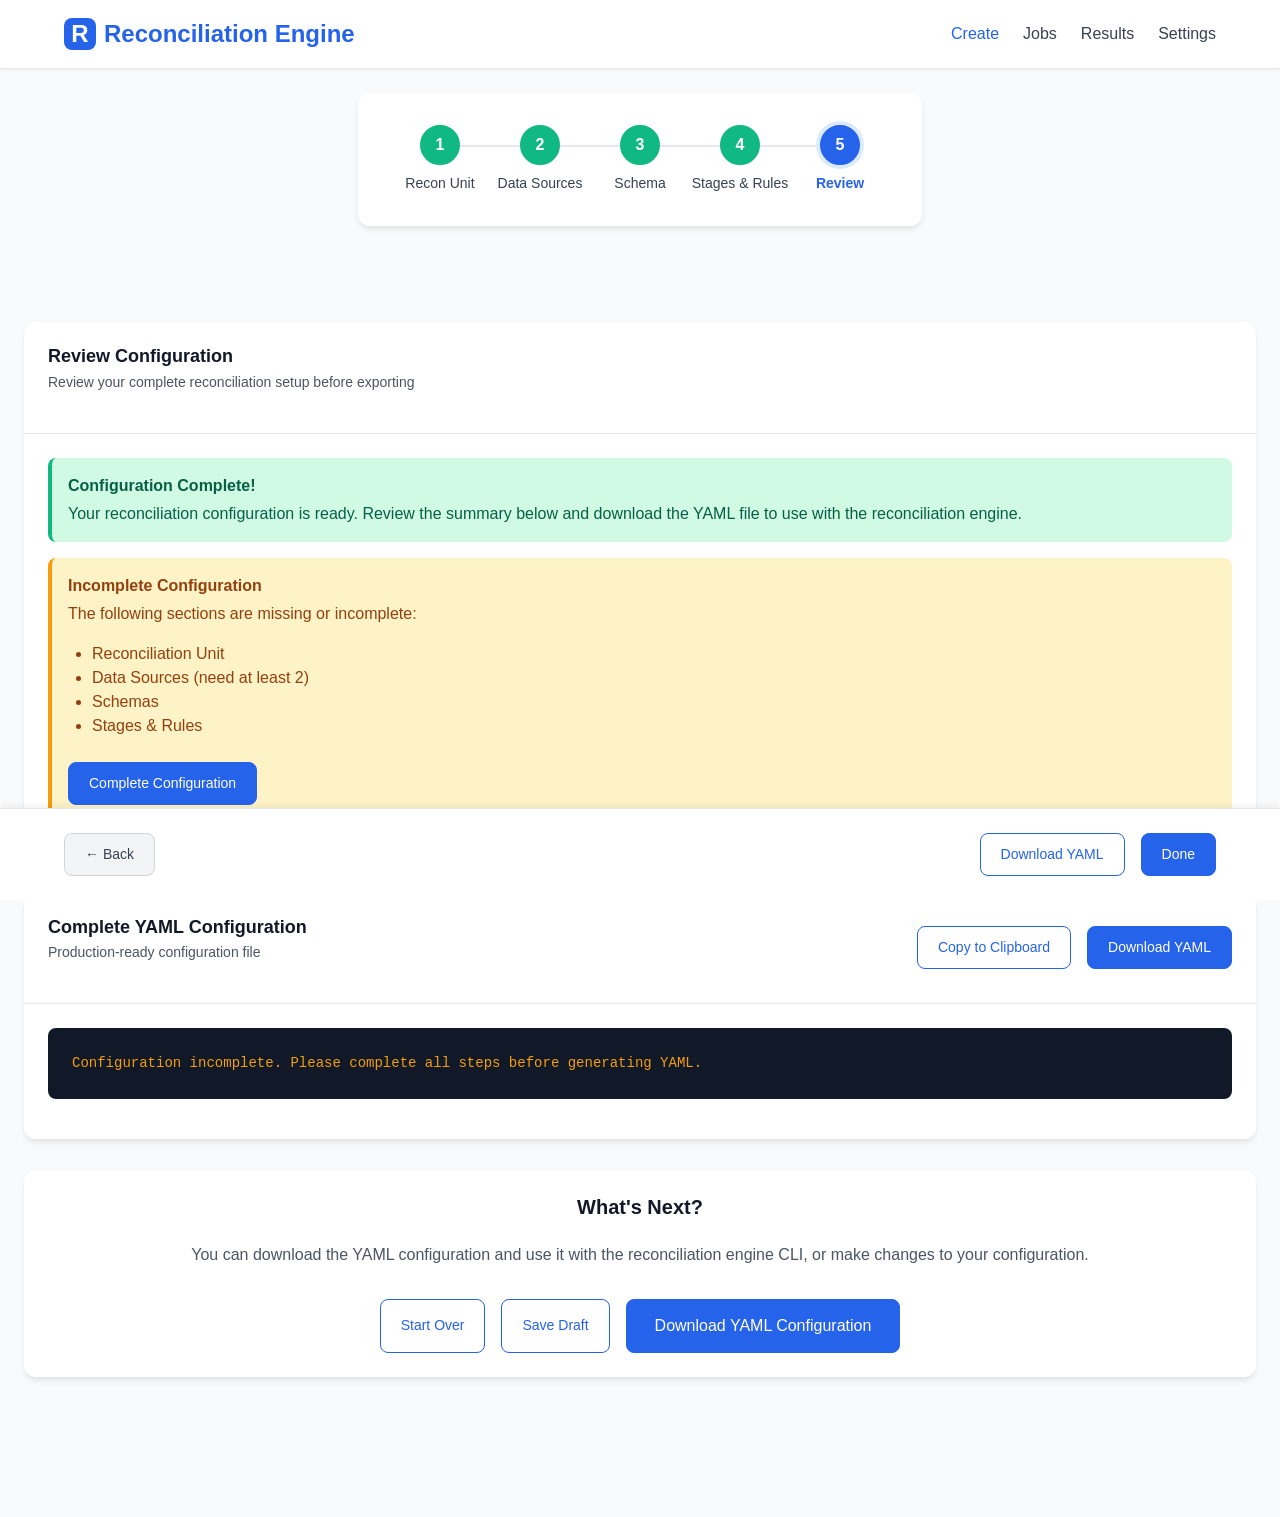
==== mockups/5-review.html @ 3beb3dce "TR-123: haqq mockups" ====
<!DOCTYPE html>
<html lang="en">
<head>
  <meta charset="UTF-8">
  <meta name="viewport" content="width=device-width, initial-scale=1.0">
  <title>Step 5: Review & Export - Reconciliation Engine</title>
  <link rel="stylesheet" href="css/main.css">
  <link rel="stylesheet" href="css/components.css">
  <link rel="stylesheet" href="css/steps.css">
</head>
<body class="step-page">
  <!-- Header -->
  <header class="site-header">
    <div class="container">
      <div class="header-content">
        <div class="logo">
          <div class="logo-icon">R</div>
          <span>Reconciliation Engine</span>
        </div>
        <nav>
          <ul class="main-nav">
            <li><a href="index.html" class="active">Create</a></li>
            <li><a href="#">Jobs</a></li>
            <li><a href="#">Results</a></li>
            <li><a href="#">Settings</a></li>
          </ul>
        </nav>
      </div>
    </div>
  </header>

  <!-- Progress Stepper (5 Steps) -->
  <div class="container mt-3">
    <div class="progress-stepper">
      <div class="stepper-container">
        <div class="step completed">
          <div class="step-number">1</div>
          <div class="step-label">Recon Unit</div>
        </div>
        <div class="step completed">
          <div class="step-number">2</div>
          <div class="step-label">Data Sources</div>
        </div>
        <div class="step completed">
          <div class="step-number">3</div>
          <div class="step-label">Schema</div>
        </div>
        <div class="step completed">
          <div class="step-number">4</div>
          <div class="step-label">Stages & Rules</div>
        </div>
        <div class="step active">
          <div class="step-number">5</div>
          <div class="step-label">Review</div>
        </div>
      </div>
    </div>
  </div>

  <!-- Main Content -->
  <main class="main-content">
    <div class="container-wide">
      <div class="card mb-4">
        <div class="card-header">
          <h2 class="card-title">Review Configuration</h2>
          <p class="card-subtitle">Review your complete reconciliation setup before exporting</p>
        </div>
        <div class="card-body">
          <div class="alert alert-success mb-4">
            <div class="alert-title">Configuration Complete!</div>
            Your reconciliation configuration is ready. Review the summary below and download the YAML file to use with the reconciliation engine.
          </div>

          <!-- Summary Cards -->
          <div id="summary-container">
            <!-- Summary will be rendered here -->
          </div>
        </div>
      </div>

      <!-- YAML Preview -->
      <div class="card mb-4">
        <div class="card-header">
          <div style="display: flex; justify-content: space-between; align-items: center;">
            <div>
              <h2 class="card-title">Complete YAML Configuration</h2>
              <p class="card-subtitle">Production-ready configuration file</p>
            </div>
            <div style="display: flex; gap: var(--spacing-md);">
              <button class="btn btn-outline" onclick="copyYAML()">
                Copy to Clipboard
              </button>
              <button class="btn btn-primary" onclick="downloadYAML()">
                Download YAML
              </button>
            </div>
          </div>
        </div>
        <div class="card-body">
          <pre id="yaml-preview" style="background: var(--gray-900); color: var(--gray-100); padding: var(--spacing-lg); border-radius: var(--radius-md); font-size: 0.875rem; line-height: 1.6; overflow-x: auto; max-height: 600px; overflow-y: auto;"></pre>
        </div>
      </div>

      <!-- Actions -->
      <div class="card">
        <div class="card-body" style="text-align: center;">
          <h3 class="mb-3">What's Next?</h3>
          <p class="text-gray mb-4">You can download the YAML configuration and use it with the reconciliation engine CLI, or make changes to your configuration.</p>
          <div style="display: flex; gap: var(--spacing-md); justify-content: center; flex-wrap: wrap;">
            <button class="btn btn-outline" onclick="startOver()">
              Start Over
            </button>
            <button class="btn btn-outline" onclick="saveDraft()">
              Save Draft
            </button>
            <button class="btn btn-primary btn-lg" onclick="downloadYAML()">
              Download YAML Configuration
            </button>
          </div>
        </div>
      </div>
    </div>
  </main>

  <!-- Action Bar -->
  <div class="action-bar">
    <div class="container">
      <div class="action-bar-content">
        <button class="btn btn-secondary" id="backBtn">
          ← Back
        </button>
        <div style="display: flex; gap: var(--spacing-md);">
          <button class="btn btn-outline" onclick="downloadYAML()">
            Download YAML
          </button>
          <button class="btn btn-primary" onclick="window.location.href='index.html'">
            Done
          </button>
        </div>
      </div>
    </div>
  </div>

  <!-- Scripts -->
  <script src="js/storage.js"></script>
  <script src="js/yaml-generator.js"></script>
  <script src="js/app.js"></script>
  <script>
    // Load complete configuration
    const config = Storage.get();

    // Render summary cards
    function renderSummary() {
      const container = document.getElementById('summary-container');
      let html = '<div style="display: grid; grid-template-columns: repeat(auto-fit, minmax(300px, 1fr)); gap: var(--spacing-lg);">';

      // Reconciliation Unit
      if (config.reconUnit) {
        html += `
          <div class="card card-compact">
            <div class="card-header" style="background: var(--primary); color: white;">
              <h4 class="card-title" style="margin: 0;">Reconciliation Unit</h4>
            </div>
            <div class="card-body">
              <div style="margin-bottom: var(--spacing-sm);">
                <strong>Interval:</strong> ${config.reconUnit.interval}
              </div>
              <div>
                <strong>Timezone:</strong> ${config.reconUnit.timezone}
              </div>
              <div class="mt-2">
                <a href="1-recon-unit.html" class="btn btn-outline btn-sm">Edit</a>
              </div>
            </div>
          </div>
        `;
      }

      // Data Sources - support both new format (dataSources array) and old format (sourceA/sourceB)
      const colors = ['var(--success)', 'var(--warning)', '#8b5cf6', '#06b6d4'];
      if (config.dataSources && config.dataSources.length > 0) {
        // New format: dataSources array
        config.dataSources.forEach((source, index) => {
          html += `
            <div class="card card-compact">
              <div class="card-header" style="background: ${colors[index % colors.length]}; color: white;">
                <h4 class="card-title" style="margin: 0;">${escapeHtml(source.name)}</h4>
              </div>
              <div class="card-body">
                <div style="margin-bottom: var(--spacing-sm);">
                  <strong>Type:</strong> ${(source.type || 'unknown').toUpperCase()}
                </div>
                ${source.type === 'postgresql' ? `
                  <div style="margin-bottom: var(--spacing-sm);">
                    <strong>Database:</strong> ${escapeHtml(source.database || '')}
                  </div>
                ` : source.type === 'api' ? `
                  <div style="margin-bottom: var(--spacing-sm);">
                    <strong>Base URL:</strong> ${escapeHtml(source.baseUrl || '')}
                  </div>
                ` : `
                  <div style="margin-bottom: var(--spacing-sm);">
                    <strong>Host:</strong> ${escapeHtml(source.host || '')}
                  </div>
                `}
                <div class="mt-2">
                  <a href="2-datasources.html" class="btn btn-outline btn-sm">Edit</a>
                </div>
              </div>
            </div>
          `;
        });
      } else {
        // Old format: sourceA/sourceB
        if (config.sourceA) {
          const source = config.sourceA;
          html += `
            <div class="card card-compact">
              <div class="card-header" style="background: var(--success); color: white;">
                <h4 class="card-title" style="margin: 0;">Source A: ${escapeHtml(source.name)}</h4>
              </div>
              <div class="card-body">
                <div style="margin-bottom: var(--spacing-sm);">
                  <strong>Type:</strong> ${source.type.toUpperCase()}
                </div>
                ${source.type === 'postgresql' ? `
                  <div style="margin-bottom: var(--spacing-sm);">
                    <strong>Database:</strong> ${escapeHtml(source.database)}
                  </div>
                ` : source.type === 'api' ? `
                  <div style="margin-bottom: var(--spacing-sm);">
                    <strong>Base URL:</strong> ${escapeHtml(source.baseUrl)}
                  </div>
                ` : `
                  <div style="margin-bottom: var(--spacing-sm);">
                    <strong>Host:</strong> ${escapeHtml(source.host)}
                  </div>
                `}
                <div class="mt-2">
                  <a href="2-datasources.html" class="btn btn-outline btn-sm">Edit</a>
                </div>
              </div>
            </div>
          `;
        }

        if (config.sourceB) {
          const source = config.sourceB;
          html += `
            <div class="card card-compact">
              <div class="card-header" style="background: var(--warning); color: white;">
                <h4 class="card-title" style="margin: 0;">Source B: ${escapeHtml(source.name)}</h4>
              </div>
              <div class="card-body">
                <div style="margin-bottom: var(--spacing-sm);">
                  <strong>Type:</strong> ${source.type.toUpperCase()}
                </div>
                ${source.type === 'postgresql' ? `
                  <div style="margin-bottom: var(--spacing-sm);">
                    <strong>Database:</strong> ${escapeHtml(source.database)}
                  </div>
                ` : source.type === 'api' ? `
                  <div style="margin-bottom: var(--spacing-sm);">
                    <strong>Base URL:</strong> ${escapeHtml(source.baseUrl)}
                  </div>
                ` : `
                  <div style="margin-bottom: var(--spacing-sm);">
                    <strong>Host:</strong> ${escapeHtml(source.host)}
                  </div>
                `}
                <div class="mt-2">
                  <a href="2-datasources.html" class="btn btn-outline btn-sm">Edit</a>
                </div>
              </div>
            </div>
          `;
        }
      }

      // Schemas - support both new format (schemas array) and old format (schemaA/schemaB)
      if (config.schemas && config.schemas.length > 0) {
        // New format: schemas array
        config.schemas.forEach((schema, index) => {
          if (schema.fields && schema.fields.length > 0) {
            const transformCount = schema.fields.filter(f => f.transform).length;
            const sourceName = config.dataSources?.[index]?.name || `Source ${index + 1}`;
            html += `
              <div class="card card-compact">
                <div class="card-header" style="background: var(--gray-700); color: white;">
                  <h4 class="card-title" style="margin: 0;">${escapeHtml(sourceName)} Schema</h4>
                </div>
                <div class="card-body">
                  <div style="margin-bottom: var(--spacing-sm);">
                    <strong>Fields:</strong> ${schema.fields.length}
                  </div>
                  <div style="margin-bottom: var(--spacing-sm);">
                    <strong>Transformations:</strong> ${transformCount}
                  </div>
                  <div class="mt-2">
                    <a href="3-schema.html" class="btn btn-outline btn-sm">Edit</a>
                  </div>
                </div>
              </div>
            `;
          }
        });
      } else {
        // Old format: schemaA/schemaB
        if (config.schemaA && config.schemaA.fields) {
          const schema = config.schemaA;
          const transformCount = schema.fields.filter(f => f.transform).length;
          html += `
            <div class="card card-compact">
              <div class="card-header" style="background: var(--gray-700); color: white;">
                <h4 class="card-title" style="margin: 0;">Schema A</h4>
              </div>
              <div class="card-body">
                <div style="margin-bottom: var(--spacing-sm);">
                  <strong>Fields:</strong> ${schema.fields.length}
                </div>
                <div style="margin-bottom: var(--spacing-sm);">
                  <strong>Transformations:</strong> ${transformCount}
                </div>
                <div class="mt-2">
                  <a href="3-schema.html" class="btn btn-outline btn-sm">Edit</a>
                </div>
              </div>
            </div>
          `;
        }

        if (config.schemaB && config.schemaB.fields) {
          const schema = config.schemaB;
          const transformCount = schema.fields.filter(f => f.transform).length;
          html += `
            <div class="card card-compact">
              <div class="card-header" style="background: var(--gray-700); color: white;">
                <h4 class="card-title" style="margin: 0;">Schema B</h4>
              </div>
              <div class="card-body">
                <div style="margin-bottom: var(--spacing-sm);">
                  <strong>Fields:</strong> ${schema.fields.length}
                </div>
                <div style="margin-bottom: var(--spacing-sm);">
                  <strong>Transformations:</strong> ${transformCount}
                </div>
                <div class="mt-2">
                  <a href="3-schema.html" class="btn btn-outline btn-sm">Edit</a>
                </div>
              </div>
            </div>
          `;
        }
      }

      // Stages (new format)
      if (config.stages && config.stages.length > 0) {
        config.stages.forEach((stage, index) => {
          const rulesCount = stage.rules?.length || 0;
          const errorRules = stage.rules?.filter(r => r.severity === 'error').length || 0;
          const warningRules = stage.rules?.filter(r => r.severity === 'warning').length || 0;
          html += `
            <div class="card card-compact">
              <div class="card-header" style="background: #8b5cf6; color: white;">
                <h4 class="card-title" style="margin: 0;">Stage ${index + 1}: ${escapeHtml(stage.name)}</h4>
              </div>
              <div class="card-body">
                <div style="margin-bottom: var(--spacing-sm);">
                  <strong>Mode:</strong> ${stage.mode.replace(/_/g, ' ')}
                </div>
                <div style="margin-bottom: var(--spacing-sm);">
                  <strong>JOIN Conditions:</strong> ${stage.joinConditions?.length || 0}
                </div>
                <div style="margin-bottom: var(--spacing-sm);">
                  <strong>Matching Rules:</strong> ${rulesCount > 0 ? rulesCount : 'None (JOIN only)'}
                  ${rulesCount > 0 ? `
                    <span style="font-size: 0.8rem; margin-left: 0.5rem;">
                      (${errorRules} error${errorRules !== 1 ? 's' : ''}, ${warningRules} warning${warningRules !== 1 ? 's' : ''})
                    </span>
                  ` : ''}
                </div>
                <div style="margin-bottom: var(--spacing-sm);">
                  <strong>Result Queries:</strong> ${stage.resultQueries?.length || 0}
                </div>
                <div class="mt-2">
                  <a href="4-stages.html" class="btn btn-outline btn-sm">Edit</a>
                </div>
              </div>
            </div>
          `;
        });
      }
      // Legacy format - Matching Rules
      else if (config.matchingRules) {
        const rules = config.matchingRules;
        const errorRules = rules.rules?.filter(r => r.severity === 'error').length || 0;
        const warningRules = rules.rules?.filter(r => r.severity === 'warning').length || 0;
        html += `
          <div class="card card-compact">
            <div class="card-header" style="background: var(--error); color: white;">
              <h4 class="card-title" style="margin: 0;">Matching Rules</h4>
            </div>
            <div class="card-body">
              <div style="margin-bottom: var(--spacing-sm);">
                <strong>JOIN Conditions:</strong> ${rules.join?.length || 0}
              </div>
              <div style="margin-bottom: var(--spacing-sm);">
                <strong>Validation Rules:</strong> ${rules.rules?.length || 0}
              </div>
              <div style="margin-bottom: var(--spacing-sm);">
                <span class="badge badge-error">${errorRules} Errors</span>
                <span class="badge badge-warning">${warningRules} Warnings</span>
              </div>
              <div class="mt-2">
                <a href="4-stages.html" class="btn btn-outline btn-sm">Edit</a>
              </div>
            </div>
          </div>
        `;
      }

      // Job Configuration
      const jobConfig = config.job || config.reconciliation;
      if (jobConfig) {
        html += `
          <div class="card card-compact">
            <div class="card-header" style="background: var(--primary); color: white;">
              <h4 class="card-title" style="margin: 0;">Job Configuration</h4>
            </div>
            <div class="card-body">
              <div style="margin-bottom: var(--spacing-sm);">
                <strong>Job Name:</strong> ${escapeHtml(jobConfig.name) || '(not set)'}
              </div>
              <div style="margin-bottom: var(--spacing-sm);">
                <strong>Scheduled:</strong> ${jobConfig.schedule ? 'Yes' : 'No'}
              </div>
              ${jobConfig.schedule ? `
                <div style="margin-bottom: var(--spacing-sm);">
                  <strong>Cron:</strong> ${jobConfig.schedule.cron}
                </div>
              ` : ''}
              <div class="mt-2">
                <a href="4-stages.html" class="btn btn-outline btn-sm">Edit</a>
              </div>
            </div>
          </div>
        `;
      }

      html += '</div>';
      container.innerHTML = html;
    }

    // Generate and display YAML
    function generateYAML() {
      const yaml = YAMLGenerator.generateComplete(config);
      const highlighted = YAMLGenerator.highlightYAML(yaml);
      document.getElementById('yaml-preview').innerHTML = highlighted;
      return yaml;
    }

    // Copy YAML to clipboard
    function copyYAML() {
      const yaml = YAMLGenerator.generateComplete(config);
      App.copyToClipboard(yaml);
    }

    // Download YAML file
    function downloadYAML() {
      const yaml = YAMLGenerator.generateComplete(config);
      const jobName = config.job?.name || config.reconciliation?.name || 'reconciliation';
      const timestamp = new Date().toISOString().split('T')[0];
      const filename = `${jobName}-${timestamp}.yaml`;

      App.downloadFile(yaml, filename);
      App.showNotification(`YAML configuration downloaded: ${filename}`, 'success');
    }

    // Save draft
    function saveDraft() {
      App.showNotification('Configuration saved as draft', 'success');
    }

    // Start over
    function startOver() {
      if (confirm('Are you sure you want to start over? This will clear all configuration data.')) {
        Storage.clear();
        App.showNotification('Configuration cleared', 'info');
        setTimeout(() => {
          window.location.href = 'index.html';
        }, 500);
      }
    }

    // Escape HTML helper
    function escapeHtml(str) {
      if (!str) return '';
      return String(str)
        .replace(/&/g, '&amp;')
        .replace(/</g, '&lt;')
        .replace(/>/g, '&gt;')
        .replace(/"/g, '&quot;')
        .replace(/'/g, '&#039;');
    }

    // Validate configuration completeness
    function validateConfiguration() {
      const missing = [];

      if (!config.reconUnit) missing.push('Reconciliation Unit');

      // Check datasources - support both formats
      const hasDatasources = (config.dataSources && config.dataSources.length >= 2) ||
                             (config.sourceA && config.sourceB);
      if (!hasDatasources) missing.push('Data Sources (need at least 2)');

      // Check schemas - support both formats
      const hasSchemas = (config.schemas && config.schemas.length >= 2 &&
                          config.schemas[0].fields && config.schemas[0].fields.length > 0) ||
                         (config.schemaA && config.schemaA.fields && config.schemaA.fields.length > 0);
      if (!hasSchemas) missing.push('Schemas');

      if ((!config.stages || config.stages.length === 0) && !config.matchingRules) {
        missing.push('Stages & Rules');
      }

      if (missing.length > 0) {
        const container = document.getElementById('summary-container');
        container.innerHTML = `
          <div class="alert alert-warning">
            <div class="alert-title">Incomplete Configuration</div>
            The following sections are missing or incomplete:
            <ul style="margin-top: var(--spacing-md); margin-left: var(--spacing-lg);">
              ${missing.map(item => `<li>${item}</li>`).join('')}
            </ul>
            <div class="mt-3">
              <a href="1-recon-unit.html" class="btn btn-primary">Complete Configuration</a>
            </div>
          </div>
        `;
        return false;
      }

      return true;
    }

    // Initialize
    if (validateConfiguration()) {
      renderSummary();
      generateYAML();
    } else {
      document.getElementById('yaml-preview').innerHTML = '<span style="color: var(--warning);">Configuration incomplete. Please complete all steps before generating YAML.</span>';
    }

    // Override validation
    App.validateCurrentStep = function() {
      return true; // No validation needed on review page
    };
  </script>
</body>
</html>
---- mockups/css/main.css ----
/* ============================================================================
   Main Styles - Core layout, typography, and global styles
   Reconciliation Engine Mock UI
   ============================================================================ */

/* CSS Variables */
:root {
  /* Colors */
  --primary: #2563eb;
  --primary-dark: #1e40af;
  --primary-light: #dbeafe;
  --secondary: #64748b;
  --success: #10b981;
  --warning: #f59e0b;
  --error: #ef4444;
  --info: #06b6d4;

  /* Neutral Colors */
  --gray-50: #f9fafb;
  --gray-100: #f3f4f6;
  --gray-200: #e5e7eb;
  --gray-300: #d1d5db;
  --gray-400: #9ca3af;
  --gray-500: #6b7280;
  --gray-600: #4b5563;
  --gray-700: #374151;
  --gray-800: #1f2937;
  --gray-900: #111827;

  /* Spacing */
  --spacing-xs: 0.25rem;
  --spacing-sm: 0.5rem;
  --spacing-md: 1rem;
  --spacing-lg: 1.5rem;
  --spacing-xl: 2rem;
  --spacing-2xl: 3rem;

  /* Border Radius */
  --radius-sm: 0.25rem;
  --radius-md: 0.5rem;
  --radius-lg: 0.75rem;

  /* Shadows */
  --shadow-sm: 0 1px 2px 0 rgba(0, 0, 0, 0.05);
  --shadow-md: 0 4px 6px -1px rgba(0, 0, 0, 0.1);
  --shadow-lg: 0 10px 15px -3px rgba(0, 0, 0, 0.1);

  /* Fonts */
  --font-sans: -apple-system, BlinkMacSystemFont, 'Segoe UI', Roboto, 'Helvetica Neue', Arial, sans-serif;
  --font-mono: 'Courier New', Courier, monospace;
}

/* Reset */
* {
  margin: 0;
  padding: 0;
  box-sizing: border-box;
}

/* Base Styles */
html {
  font-size: 16px;
  scroll-behavior: smooth;
}

body {
  font-family: var(--font-sans);
  font-size: 1rem;
  line-height: 1.5;
  color: var(--gray-900);
  background-color: var(--gray-50);
  min-height: 100vh;
}

/* Typography */
h1, h2, h3, h4, h5, h6 {
  font-weight: 600;
  line-height: 1.2;
  margin-bottom: var(--spacing-md);
}

h1 { font-size: 2rem; }
h2 { font-size: 1.5rem; }
h3 { font-size: 1.25rem; }
h4 { font-size: 1.125rem; }
h5 { font-size: 1rem; }
h6 { font-size: 0.875rem; }

p {
  margin-bottom: var(--spacing-md);
}

a {
  color: var(--primary);
  text-decoration: none;
  transition: color 0.2s;
}

a:hover {
  color: var(--primary-dark);
  text-decoration: underline;
}

/* Layout */
.container {
  max-width: 1200px;
  margin: 0 auto;
  padding: 0 var(--spacing-lg);
}

.container-wide {
  max-width: 1400px;
  margin: 0 auto;
  padding: 0 var(--spacing-lg);
}

.container-narrow {
  max-width: 800px;
  margin: 0 auto;
  padding: 0 var(--spacing-lg);
}

/* Header */
.site-header {
  background: white;
  border-bottom: 1px solid var(--gray-200);
  padding: var(--spacing-md) 0;
  position: sticky;
  top: 0;
  z-index: 100;
  box-shadow: var(--shadow-sm);
}

.header-content {
  display: flex;
  justify-content: space-between;
  align-items: center;
}

.logo {
  font-size: 1.5rem;
  font-weight: 700;
  color: var(--primary);
  display: flex;
  align-items: center;
  gap: var(--spacing-sm);
}

.logo-icon {
  width: 32px;
  height: 32px;
  background: var(--primary);
  color: white;
  border-radius: var(--radius-md);
  display: flex;
  align-items: center;
  justify-content: center;
  font-weight: 700;
}

/* Navigation */
.main-nav {
  display: flex;
  gap: var(--spacing-lg);
  list-style: none;
}

.main-nav a {
  color: var(--gray-700);
  font-weight: 500;
}

.main-nav a:hover {
  color: var(--primary);
  text-decoration: none;
}

.main-nav a.active {
  color: var(--primary);
}

/* Main Content */
.main-content {
  min-height: calc(100vh - 200px);
  padding: var(--spacing-2xl) 0;
}

/* Progress Stepper */
.progress-stepper {
  background: white;
  border-radius: var(--radius-lg);
  padding: var(--spacing-xl);
  margin-bottom: var(--spacing-2xl);
  box-shadow: var(--shadow-md);
}

.stepper-container {
  display: flex;
  justify-content: space-between;
  align-items: center;
  position: relative;
}

.stepper-container::before {
  content: '';
  position: absolute;
  top: 20px;
  left: 40px;
  right: 40px;
  height: 2px;
  background: var(--gray-200);
  z-index: 1;
}

.step {
  display: flex;
  flex-direction: column;
  align-items: center;
  gap: var(--spacing-sm);
  position: relative;
  z-index: 2;
  flex: 1;
  min-width: 100px;
}

.step-number {
  width: 40px;
  height: 40px;
  border-radius: 50%;
  background: white;
  border: 2px solid var(--gray-300);
  display: flex;
  align-items: center;
  justify-content: center;
  font-weight: 600;
  color: var(--gray-500);
  transition: all 0.3s;
}

.step.active .step-number {
  background: var(--primary);
  border-color: var(--primary);
  color: white;
  box-shadow: 0 0 0 4px var(--primary-light);
}

.step.completed .step-number {
  background: var(--success);
  border-color: var(--success);
  color: white;
}

.step-label {
  font-size: 0.875rem;
  color: var(--gray-600);
  text-align: center;
  font-weight: 500;
}

.step.active .step-label {
  color: var(--primary);
  font-weight: 600;
}

.step.completed .step-label {
  color: var(--gray-700);
}

/* Footer */
.site-footer {
  background: white;
  border-top: 1px solid var(--gray-200);
  padding: var(--spacing-xl) 0;
  margin-top: auto;
}

.footer-content {
  text-align: center;
  color: var(--gray-600);
  font-size: 0.875rem;
}

/* Action Bar */
.action-bar {
  background: white;
  border-top: 1px solid var(--gray-200);
  padding: var(--spacing-lg);
  position: sticky;
  bottom: 0;
  box-shadow: 0 -4px 6px -1px rgba(0, 0, 0, 0.05);
}

.action-bar-content {
  display: flex;
  justify-content: space-between;
  align-items: center;
}

/* Grid System */
.grid {
  display: grid;
  gap: var(--spacing-lg);
}

.grid-2 { grid-template-columns: repeat(2, 1fr); }
.grid-3 { grid-template-columns: repeat(3, 1fr); }
.grid-4 { grid-template-columns: repeat(4, 1fr); }

@media (max-width: 768px) {
  .grid-2, .grid-3, .grid-4 {
    grid-template-columns: 1fr;
  }
}

/* Utility Classes */
.text-center { text-align: center; }
.text-right { text-align: right; }
.text-left { text-align: left; }

.text-sm { font-size: 0.875rem; }
.text-xs { font-size: 0.75rem; }
.text-lg { font-size: 1.125rem; }
.text-xl { font-size: 1.25rem; }

.text-primary { color: var(--primary); }
.text-secondary { color: var(--secondary); }
.text-success { color: var(--success); }
.text-warning { color: var(--warning); }
.text-error { color: var(--error); }
.text-gray { color: var(--gray-600); }

.font-bold { font-weight: 700; }
.font-semibold { font-weight: 600; }
.font-medium { font-weight: 500; }

.mt-0 { margin-top: 0; }
.mt-1 { margin-top: var(--spacing-sm); }
.mt-2 { margin-top: var(--spacing-md); }
.mt-3 { margin-top: var(--spacing-lg); }
.mt-4 { margin-top: var(--spacing-xl); }

.mb-0 { margin-bottom: 0; }
.mb-1 { margin-bottom: var(--spacing-sm); }
.mb-2 { margin-bottom: var(--spacing-md); }
.mb-3 { margin-bottom: var(--spacing-lg); }
.mb-4 { margin-bottom: var(--spacing-xl); }

.hidden { display: none !important; }
.visible { display: block !important; }

/* Code */
code {
  font-family: var(--font-mono);
  background: var(--gray-100);
  padding: 0.125rem 0.375rem;
  border-radius: var(--radius-sm);
  font-size: 0.875em;
  color: var(--error);
}

pre {
  font-family: var(--font-mono);
  background: var(--gray-900);
  color: var(--gray-100);
  padding: var(--spacing-md);
  border-radius: var(--radius-md);
  overflow-x: auto;
  margin-bottom: var(--spacing-md);
}

pre code {
  background: none;
  padding: 0;
  color: inherit;
}
---- mockups/css/components.css ----
/* ============================================================================
   Components - Reusable UI components
   Reconciliation Engine Mock UI
   ============================================================================ */

/* Buttons */
.btn {
  display: inline-flex;
  align-items: center;
  justify-content: center;
  gap: var(--spacing-sm);
  padding: 0.625rem 1.25rem;
  font-size: 0.875rem;
  font-weight: 500;
  border-radius: var(--radius-md);
  border: 1px solid transparent;
  cursor: pointer;
  transition: all 0.2s;
  text-decoration: none;
  font-family: var(--font-sans);
  line-height: 1.5;
}

.btn:hover {
  text-decoration: none;
  transform: translateY(-1px);
  box-shadow: var(--shadow-md);
}

.btn:active {
  transform: translateY(0);
}

.btn:disabled {
  opacity: 0.5;
  cursor: not-allowed;
  transform: none;
}

.btn-primary {
  background: var(--primary);
  color: white;
  border-color: var(--primary);
}

.btn-primary:hover {
  background: var(--primary-dark);
  border-color: var(--primary-dark);
}

.btn-secondary {
  background: var(--gray-100);
  color: var(--gray-700);
  border-color: var(--gray-300);
}

.btn-secondary:hover {
  background: var(--gray-200);
  border-color: var(--gray-400);
}

.btn-success {
  background: var(--success);
  color: white;
  border-color: var(--success);
}

.btn-warning {
  background: var(--warning);
  color: white;
  border-color: var(--warning);
}

.btn-error {
  background: var(--error);
  color: white;
  border-color: var(--error);
}

.btn-outline {
  background: white;
  color: var(--primary);
  border-color: var(--primary);
}

.btn-outline:hover {
  background: var(--primary);
  color: white;
}

.btn-sm {
  padding: 0.375rem 0.75rem;
  font-size: 0.75rem;
}

.btn-lg {
  padding: 0.875rem 1.75rem;
  font-size: 1rem;
}

.btn-block {
  display: flex;
  width: 100%;
}

/* Cards */
.card {
  background: white;
  border-radius: var(--radius-lg);
  box-shadow: var(--shadow-md);
  overflow: hidden;
}

.card-header {
  padding: var(--spacing-lg);
  border-bottom: 1px solid var(--gray-200);
}

.card-title {
  font-size: 1.125rem;
  font-weight: 600;
  margin: 0;
}

.card-subtitle {
  font-size: 0.875rem;
  color: var(--gray-600);
  margin-top: var(--spacing-xs);
}

.card-body {
  padding: var(--spacing-lg);
}

.card-footer {
  padding: var(--spacing-lg);
  border-top: 1px solid var(--gray-200);
  background: var(--gray-50);
}

.card-compact .card-header,
.card-compact .card-body,
.card-compact .card-footer {
  padding: var(--spacing-md);
}

/* Forms */
.form-group {
  margin-bottom: var(--spacing-lg);
}

.form-label {
  display: block;
  font-weight: 500;
  margin-bottom: var(--spacing-sm);
  color: var(--gray-700);
  font-size: 0.875rem;
}

.form-label-required::after {
  content: '*';
  color: var(--error);
  margin-left: 0.25rem;
}

.form-help {
  display: block;
  font-size: 0.75rem;
  color: var(--gray-500);
  margin-top: var(--spacing-xs);
}

.form-control {
  width: 100%;
  padding: 0.625rem 0.875rem;
  font-size: 0.875rem;
  border: 1px solid var(--gray-300);
  border-radius: var(--radius-md);
  font-family: var(--font-sans);
  transition: all 0.2s;
}

.form-control:focus {
  outline: none;
  border-color: var(--primary);
  box-shadow: 0 0 0 3px var(--primary-light);
}

.form-control:disabled {
  background: var(--gray-100);
  cursor: not-allowed;
}

.form-control.error {
  border-color: var(--error);
}

.form-control.error:focus {
  box-shadow: 0 0 0 3px rgba(239, 68, 68, 0.1);
}

textarea.form-control {
  resize: vertical;
  min-height: 100px;
  font-family: var(--font-mono);
}

select.form-control {
  appearance: none;
  background-image: url("data:image/svg+xml,%3Csvg xmlns='http://www.w3.org/2000/svg' fill='none' viewBox='0 0 20 20'%3E%3Cpath stroke='%236b7280' stroke-linecap='round' stroke-linejoin='round' stroke-width='1.5' d='M6 8l4 4 4-4'/%3E%3C/svg%3E");
  background-position: right 0.5rem center;
  background-repeat: no-repeat;
  background-size: 1.5em 1.5em;
  padding-right: 2.5rem;
}

.form-error {
  display: block;
  color: var(--error);
  font-size: 0.75rem;
  margin-top: var(--spacing-xs);
}

.form-row {
  display: flex;
  gap: var(--spacing-md);
}

.form-row > * {
  flex: 1;
}

/* Checkbox & Radio */
.checkbox, .radio {
  display: flex;
  align-items: center;
  gap: var(--spacing-sm);
  cursor: pointer;
  margin-bottom: var(--spacing-sm);
}

.checkbox input, .radio input {
  width: 1.125rem;
  height: 1.125rem;
  cursor: pointer;
}

.checkbox label, .radio label {
  cursor: pointer;
  margin: 0;
  font-weight: 400;
}

/* Badges */
.badge {
  display: inline-flex;
  align-items: center;
  padding: 0.25rem 0.625rem;
  font-size: 0.75rem;
  font-weight: 500;
  border-radius: var(--radius-md);
  line-height: 1;
}

.badge-primary {
  background: var(--primary-light);
  color: var(--primary);
}

.badge-success {
  background: #d1fae5;
  color: var(--success);
}

.badge-warning {
  background: #fef3c7;
  color: #d97706;
}

.badge-error {
  background: #fee2e2;
  color: var(--error);
}

.badge-gray {
  background: var(--gray-200);
  color: var(--gray-700);
}

/* Alerts */
.alert {
  padding: var(--spacing-md);
  border-radius: var(--radius-md);
  border-left: 4px solid;
  margin-bottom: var(--spacing-md);
}

.alert-info {
  background: #e0f2fe;
  border-color: var(--info);
  color: #075985;
}

.alert-success {
  background: #d1fae5;
  border-color: var(--success);
  color: #065f46;
}

.alert-warning {
  background: #fef3c7;
  border-color: var(--warning);
  color: #92400e;
}

.alert-error {
  background: #fee2e2;
  border-color: var(--error);
  color: #991b1b;
}

.alert-title {
  font-weight: 600;
  margin-bottom: 0.25rem;
}

/* Tables */
.table-container {
  overflow-x: auto;
  border-radius: var(--radius-md);
  border: 1px solid var(--gray-200);
}

table {
  width: 100%;
  border-collapse: collapse;
  font-size: 0.875rem;
}

thead {
  background: var(--gray-50);
}

th {
  padding: 0.75rem 1rem;
  text-align: left;
  font-weight: 600;
  color: var(--gray-700);
  border-bottom: 1px solid var(--gray-200);
  white-space: nowrap;
}

td {
  padding: 0.75rem 1rem;
  border-bottom: 1px solid var(--gray-100);
}

tbody tr:hover {
  background: var(--gray-50);
}

tbody tr:last-child td {
  border-bottom: none;
}

.table-actions {
  display: flex;
  gap: var(--spacing-sm);
  justify-content: flex-end;
}

/* Tabs */
.tabs {
  display: flex;
  border-bottom: 2px solid var(--gray-200);
  gap: var(--spacing-md);
  margin-bottom: var(--spacing-lg);
}

.tab {
  padding: 0.75rem 1rem;
  border: none;
  background: none;
  cursor: pointer;
  font-weight: 500;
  color: var(--gray-600);
  border-bottom: 2px solid transparent;
  margin-bottom: -2px;
  transition: all 0.2s;
}

.tab:hover {
  color: var(--primary);
}

.tab.active {
  color: var(--primary);
  border-bottom-color: var(--primary);
}

.tab-content {
  display: none;
}

.tab-content.active {
  display: block;
}

/* Modal */
.modal-overlay {
  position: fixed;
  top: 0;
  left: 0;
  right: 0;
  bottom: 0;
  background: rgba(0, 0, 0, 0.5);
  display: flex;
  align-items: center;
  justify-content: center;
  z-index: 1000;
  padding: var(--spacing-md);
}

.modal {
  background: white;
  border-radius: var(--radius-lg);
  max-width: 600px;
  width: 100%;
  max-height: 90vh;
  overflow-y: auto;
  box-shadow: var(--shadow-lg);
}

.modal-header {
  padding: var(--spacing-lg);
  border-bottom: 1px solid var(--gray-200);
  display: flex;
  justify-content: space-between;
  align-items: center;
}

.modal-title {
  font-size: 1.25rem;
  font-weight: 600;
  margin: 0;
}

.modal-close {
  background: none;
  border: none;
  font-size: 1.5rem;
  cursor: pointer;
  color: var(--gray-500);
  padding: 0;
  width: 2rem;
  height: 2rem;
  display: flex;
  align-items: center;
  justify-content: center;
}

.modal-close:hover {
  color: var(--gray-700);
}

.modal-body {
  padding: var(--spacing-lg);
}

.modal-footer {
  padding: var(--spacing-lg);
  border-top: 1px solid var(--gray-200);
  display: flex;
  justify-content: flex-end;
  gap: var(--spacing-md);
}

/* Loading Spinner */
.spinner {
  border: 3px solid var(--gray-200);
  border-top-color: var(--primary);
  border-radius: 50%;
  width: 2rem;
  height: 2rem;
  animation: spin 0.8s linear infinite;
}

.spinner-sm {
  width: 1rem;
  height: 1rem;
  border-width: 2px;
}

@keyframes spin {
  to { transform: rotate(360deg); }
}

/* Empty State */
.empty-state {
  text-align: center;
  padding: var(--spacing-2xl) var(--spacing-md);
  color: var(--gray-600);
}

.empty-state-icon {
  font-size: 3rem;
  color: var(--gray-400);
  margin-bottom: var(--spacing-md);
}

.empty-state-title {
  font-size: 1.125rem;
  font-weight: 600;
  color: var(--gray-700);
  margin-bottom: var(--spacing-sm);
}

.empty-state-text {
  color: var(--gray-600);
  margin-bottom: var(--spacing-lg);
}
---- mockups/css/steps.css ----
/* ============================================================================
   Steps - Step-specific styles for the configuration wizard
   Reconciliation Engine Mock UI
   ============================================================================ */

/* Step Page Layout */
.step-page {
  display: flex;
  flex-direction: column;
  min-height: 100vh;
}

.step-content {
  flex: 1;
  display: flex;
  gap: var(--spacing-xl);
}

.step-main {
  flex: 1;
  min-width: 0;
}

.step-sidebar {
  width: 400px;
  position: sticky;
  top: 100px;
  height: fit-content;
}

@media (max-width: 1024px) {
  .step-content {
    flex-direction: column;
  }

  .step-sidebar {
    width: 100%;
    position: relative;
    top: 0;
  }
}

/* Data Source Selection */
.datasource-types {
  display: grid;
  grid-template-columns: repeat(auto-fit, minmax(250px, 1fr));
  gap: var(--spacing-lg);
  margin-bottom: var(--spacing-xl);
}

.datasource-type-card {
  border: 2px solid var(--gray-200);
  border-radius: var(--radius-lg);
  padding: var(--spacing-lg);
  cursor: pointer;
  transition: all 0.2s;
  background: white;
}

.datasource-type-card:hover {
  border-color: var(--primary);
  box-shadow: var(--shadow-md);
}

.datasource-type-card.selected {
  border-color: var(--primary);
  background: var(--primary-light);
}

.datasource-icon {
  width: 48px;
  height: 48px;
  background: var(--gray-100);
  border-radius: var(--radius-md);
  display: flex;
  align-items: center;
  justify-content: center;
  font-size: 1.5rem;
  margin-bottom: var(--spacing-md);
}

.datasource-type-card.selected .datasource-icon {
  background: var(--primary);
  color: white;
}

.datasource-name {
  font-weight: 600;
  margin-bottom: var(--spacing-xs);
}

.datasource-desc {
  font-size: 0.875rem;
  color: var(--gray-600);
}

/* Schema Table */
.schema-table-container {
  border-radius: var(--radius-lg);
  border: 1px solid var(--gray-200);
  background: white;
  overflow: hidden;
}

.schema-table {
  width: 100%;
  font-size: 0.875rem;
}

.schema-table thead {
  background: var(--gray-100);
}

.schema-table th {
  padding: 0.75rem;
  font-weight: 600;
  text-align: left;
  border-bottom: 1px solid var(--gray-200);
}

.schema-table td {
  padding: 0.75rem;
  border-bottom: 1px solid var(--gray-100);
  vertical-align: top;
}

.schema-table tbody tr:last-child td {
  border-bottom: none;
}

.schema-table tbody tr:hover {
  background: var(--gray-50);
}

.field-name-input {
  font-weight: 500;
  border: 1px solid transparent;
  padding: 0.375rem 0.5rem;
  border-radius: var(--radius-sm);
  width: 100%;
  font-family: var(--font-mono);
  font-size: 0.875rem;
}

.field-name-input:hover {
  border-color: var(--gray-300);
}

.field-name-input:focus {
  border-color: var(--primary);
  outline: none;
  box-shadow: 0 0 0 2px var(--primary-light);
}

.field-type-select {
  padding: 0.375rem 0.5rem;
  border: 1px solid var(--gray-300);
  border-radius: var(--radius-sm);
  font-size: 0.875rem;
  width: 100%;
}

.sample-data {
  font-family: var(--font-mono);
  font-size: 0.75rem;
  color: var(--gray-600);
  background: var(--gray-50);
  padding: 0.375rem 0.5rem;
  border-radius: var(--radius-sm);
  white-space: nowrap;
  overflow: hidden;
  text-overflow: ellipsis;
  max-width: 200px;
}

.transform-input {
  font-family: var(--font-mono);
  font-size: 0.75rem;
  min-height: 60px;
  resize: vertical;
}

.field-actions {
  display: flex;
  gap: var(--spacing-xs);
}

.icon-btn {
  background: none;
  border: 1px solid var(--gray-300);
  padding: 0.375rem;
  border-radius: var(--radius-sm);
  cursor: pointer;
  color: var(--gray-600);
  transition: all 0.2s;
  display: flex;
  align-items: center;
  justify-content: center;
  width: 2rem;
  height: 2rem;
}

.icon-btn:hover {
  background: var(--gray-100);
  border-color: var(--gray-400);
  color: var(--gray-700);
}

.icon-btn.danger:hover {
  background: var(--error);
  border-color: var(--error);
  color: white;
}

/* Rule Builder */
.rules-list {
  display: flex;
  flex-direction: column;
  gap: var(--spacing-md);
}

.rule-card {
  border: 1px solid var(--gray-200);
  border-radius: var(--radius-md);
  background: white;
}

.rule-header {
  padding: var(--spacing-md);
  display: flex;
  justify-content: space-between;
  align-items: center;
  cursor: move;
  border-bottom: 1px solid var(--gray-200);
  background: var(--gray-50);
}

.rule-handle {
  color: var(--gray-400);
  cursor: move;
}

.rule-title {
  flex: 1;
  font-weight: 600;
  font-size: 0.9375rem;
  margin-left: var(--spacing-md);
}

.rule-severity {
  padding: 0.25rem 0.625rem;
  border-radius: var(--radius-sm);
  font-size: 0.75rem;
  font-weight: 500;
}

.rule-severity.error {
  background: #fee2e2;
  color: var(--error);
}

.rule-severity.warning {
  background: #fef3c7;
  color: #d97706;
}

.rule-body {
  padding: var(--spacing-md);
}

.rule-field-row {
  display: grid;
  grid-template-columns: 1fr auto 1fr;
  gap: var(--spacing-md);
  align-items: center;
  margin-bottom: var(--spacing-md);
}

.rule-operator {
  padding: 0.5rem 1rem;
  background: var(--primary-light);
  color: var(--primary);
  border-radius: var(--radius-md);
  font-weight: 600;
  text-align: center;
  font-size: 0.875rem;
}

.code-editor {
  font-family: var(--font-mono);
  font-size: 0.875rem;
  border: 1px solid var(--gray-300);
  border-radius: var(--radius-md);
  padding: var(--spacing-md);
  background: var(--gray-900);
  color: #e5e7eb;
  min-height: 120px;
  resize: vertical;
  line-height: 1.6;
}

.code-editor:focus {
  outline: none;
  border-color: var(--primary);
  box-shadow: 0 0 0 3px var(--primary-light);
}

/* YAML Preview */
.yaml-preview {
  background: var(--gray-900);
  color: #e5e7eb;
  padding: var(--spacing-lg);
  border-radius: var(--radius-md);
  font-family: var(--font-mono);
  font-size: 0.875rem;
  line-height: 1.6;
  overflow-x: auto;
  max-height: 600px;
  overflow-y: auto;
  position: relative;
}

.yaml-preview-header {
  display: flex;
  justify-content: space-between;
  align-items: center;
  margin-bottom: var(--spacing-md);
  padding-bottom: var(--spacing-md);
  border-bottom: 1px solid var(--gray-700);
}

.yaml-preview-title {
  color: white;
  font-family: var(--font-sans);
  font-weight: 600;
  font-size: 0.875rem;
}

.yaml-preview-actions {
  display: flex;
  gap: var(--spacing-sm);
}

.yaml-line {
  margin-bottom: 0.125rem;
}

.yaml-key {
  color: #60a5fa;
}

.yaml-string {
  color: #34d399;
}

.yaml-number {
  color: #f59e0b;
}

.yaml-comment {
  color: #6b7280;
  font-style: italic;
}

.yaml-boolean {
  color: #a78bfa;
}

/* Stage Builder */
.stages-container {
  display: flex;
  flex-direction: column;
  gap: var(--spacing-lg);
}

.stage-card {
  border: 2px solid var(--gray-200);
  border-radius: var(--radius-lg);
  background: white;
  overflow: hidden;
}

.stage-header {
  background: linear-gradient(135deg, var(--primary) 0%, var(--primary-dark) 100%);
  color: white;
  padding: var(--spacing-lg);
  display: flex;
  justify-content: space-between;
  align-items: center;
}

.stage-number {
  background: rgba(255, 255, 255, 0.2);
  width: 2rem;
  height: 2rem;
  border-radius: 50%;
  display: flex;
  align-items: center;
  justify-content: center;
  font-weight: 700;
}

.stage-name {
  flex: 1;
  margin-left: var(--spacing-md);
  font-weight: 600;
  font-size: 1.125rem;
}

.stage-body {
  padding: var(--spacing-lg);
}

.output-config {
  background: var(--gray-50);
  border: 1px solid var(--gray-200);
  border-radius: var(--radius-md);
  padding: var(--spacing-md);
  margin-bottom: var(--spacing-md);
}

.output-config-header {
  font-weight: 600;
  margin-bottom: var(--spacing-md);
  color: var(--gray-700);
}

.query-list {
  display: flex;
  flex-direction: column;
  gap: var(--spacing-sm);
}

.query-item {
  display: flex;
  justify-content: space-between;
  align-items: center;
  padding: var(--spacing-sm) var(--spacing-md);
  background: white;
  border: 1px solid var(--gray-200);
  border-radius: var(--radius-sm);
}

.query-name {
  font-family: var(--font-mono);
  font-size: 0.875rem;
  font-weight: 500;
}

/* Review Page */
.review-section {
  margin-bottom: var(--spacing-2xl);
}

.review-section-title {
  font-size: 1.25rem;
  font-weight: 600;
  margin-bottom: var(--spacing-lg);
  padding-bottom: var(--spacing-md);
  border-bottom: 2px solid var(--gray-200);
}

.review-item {
  display: flex;
  justify-content: space-between;
  padding: var(--spacing-md) 0;
  border-bottom: 1px solid var(--gray-100);
}

.review-item:last-child {
  border-bottom: none;
}

.review-label {
  font-weight: 500;
  color: var(--gray-700);
  min-width: 200px;
}

.review-value {
  flex: 1;
  text-align: right;
  color: var(--gray-900);
}

.review-value code {
  background: var(--primary-light);
  color: var(--primary);
  padding: 0.25rem 0.5rem;
  border-radius: var(--radius-sm);
  font-size: 0.875rem;
}

.download-section {
  background: linear-gradient(135deg, var(--primary) 0%, var(--primary-dark) 100%);
  color: white;
  padding: var(--spacing-2xl);
  border-radius: var(--radius-lg);
  text-align: center;
}

.download-section-title {
  font-size: 1.5rem;
  margin-bottom: var(--spacing-md);
}

.download-section-text {
  margin-bottom: var(--spacing-xl);
  opacity: 0.9;
}
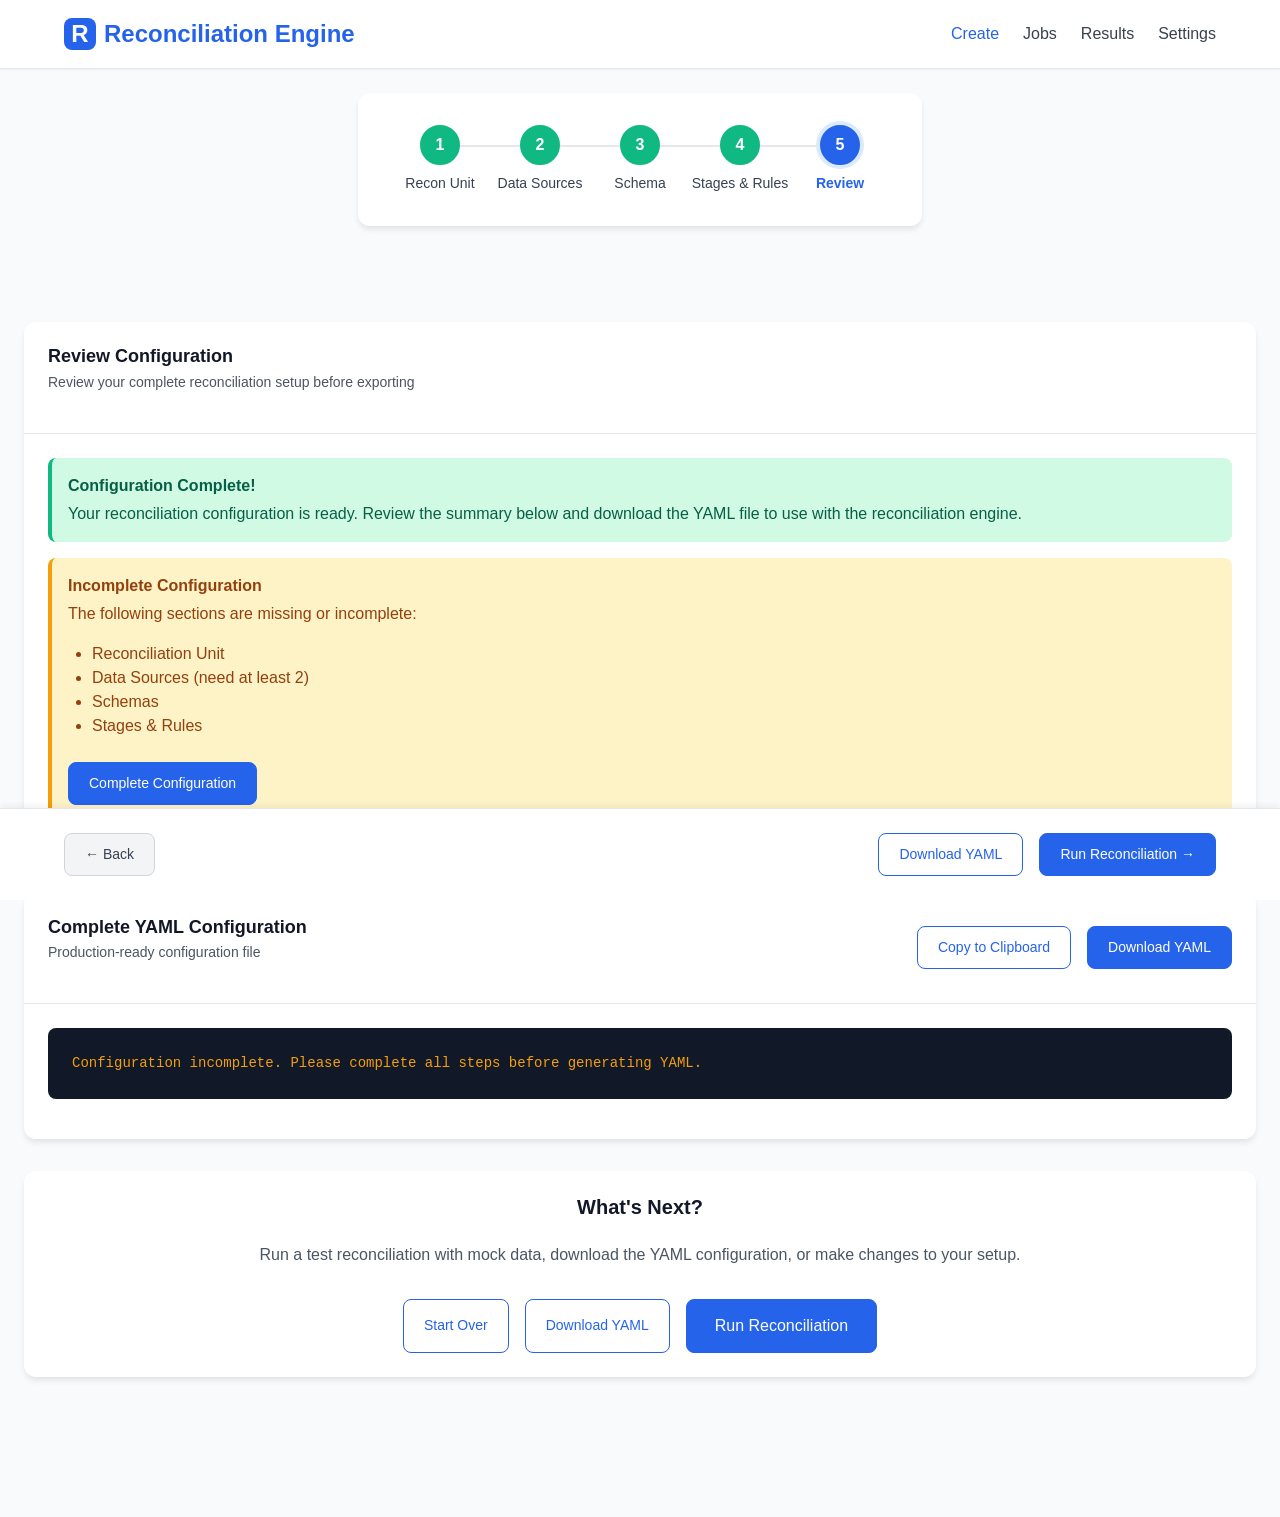
==== commit 09874d81: "TR-123: haqq mockups" ====
--- a/mockups/5-review.html
+++ b/mockups/5-review.html
@@ -21,7 +21,7 @@
           <ul class="main-nav">
             <li><a href="index.html" class="active">Create</a></li>
             <li><a href="#">Jobs</a></li>
-            <li><a href="#">Results</a></li>
+            <li><a href="7-reports.html">Results</a></li>
             <li><a href="#">Settings</a></li>
           </ul>
         </nav>
@@ -105,16 +105,16 @@
       <div class="card">
         <div class="card-body" style="text-align: center;">
           <h3 class="mb-3">What's Next?</h3>
-          <p class="text-gray mb-4">You can download the YAML configuration and use it with the reconciliation engine CLI, or make changes to your configuration.</p>
+          <p class="text-gray mb-4">Run a test reconciliation with mock data, download the YAML configuration, or make changes to your setup.</p>
           <div style="display: flex; gap: var(--spacing-md); justify-content: center; flex-wrap: wrap;">
             <button class="btn btn-outline" onclick="startOver()">
               Start Over
             </button>
-            <button class="btn btn-outline" onclick="saveDraft()">
-              Save Draft
+            <button class="btn btn-outline" onclick="downloadYAML()">
+              Download YAML
             </button>
-            <button class="btn btn-primary btn-lg" onclick="downloadYAML()">
-              Download YAML Configuration
+            <button class="btn btn-primary btn-lg" onclick="window.location.href='6-run.html'">
+              Run Reconciliation
             </button>
           </div>
         </div>
@@ -133,8 +133,8 @@
           <button class="btn btn-outline" onclick="downloadYAML()">
             Download YAML
           </button>
-          <button class="btn btn-primary" onclick="window.location.href='index.html'">
-            Done
+          <button class="btn btn-primary" onclick="window.location.href='6-run.html'">
+            Run Reconciliation →
           </button>
         </div>
       </div>
@@ -149,274 +149,67 @@
     // Load complete configuration
     const config = Storage.get();
 
-    // Render summary cards
+    // Render summary - overview cards + detailed stage segments
     function renderSummary() {
       const container = document.getElementById('summary-container');
-      let html = '<div style="display: grid; grid-template-columns: repeat(auto-fit, minmax(300px, 1fr)); gap: var(--spacing-lg);">';
+      let html = '';
+
+      // ===== CONFIGURATION OVERVIEW (Grid of cards) =====
+      html += '<h3 style="margin-bottom: var(--spacing-md); color: var(--gray-700);">Configuration Overview</h3>';
+      html += '<div style="display: grid; grid-template-columns: repeat(auto-fit, minmax(220px, 1fr)); gap: var(--spacing-md); margin-bottom: var(--spacing-xl);">';
 
       // Reconciliation Unit
       if (config.reconUnit) {
         html += `
           <div class="card card-compact">
-            <div class="card-header" style="background: var(--primary); color: white;">
-              <h4 class="card-title" style="margin: 0;">Reconciliation Unit</h4>
-            </div>
-            <div class="card-body">
-              <div style="margin-bottom: var(--spacing-sm);">
-                <strong>Interval:</strong> ${config.reconUnit.interval}
-              </div>
-              <div>
-                <strong>Timezone:</strong> ${config.reconUnit.timezone}
-              </div>
-              <div class="mt-2">
-                <a href="1-recon-unit.html" class="btn btn-outline btn-sm">Edit</a>
-              </div>
+            <div class="card-header" style="background: var(--primary); color: white; padding: var(--spacing-sm) var(--spacing-md);">
+              <h4 class="card-title" style="margin: 0; font-size: 0.9rem;">Reconciliation Unit</h4>
+            </div>
+            <div class="card-body" style="padding: var(--spacing-md);">
+              <div style="font-size: 0.85rem; margin-bottom: var(--spacing-xs);"><strong>Interval:</strong> ${config.reconUnit.interval}</div>
+              <div style="font-size: 0.85rem;"><strong>Timezone:</strong> ${config.reconUnit.timezone}</div>
+              <div class="mt-2"><a href="1-recon-unit.html" class="btn btn-outline btn-sm" style="font-size: 0.75rem; padding: 4px 8px;">Edit</a></div>
             </div>
           </div>
         `;
       }
 
-      // Data Sources - support both new format (dataSources array) and old format (sourceA/sourceB)
+      // Data Sources
       const colors = ['var(--success)', 'var(--warning)', '#8b5cf6', '#06b6d4'];
       if (config.dataSources && config.dataSources.length > 0) {
-        // New format: dataSources array
         config.dataSources.forEach((source, index) => {
           html += `
             <div class="card card-compact">
-              <div class="card-header" style="background: ${colors[index % colors.length]}; color: white;">
-                <h4 class="card-title" style="margin: 0;">${escapeHtml(source.name)}</h4>
-              </div>
-              <div class="card-body">
-                <div style="margin-bottom: var(--spacing-sm);">
-                  <strong>Type:</strong> ${(source.type || 'unknown').toUpperCase()}
-                </div>
-                ${source.type === 'postgresql' ? `
-                  <div style="margin-bottom: var(--spacing-sm);">
-                    <strong>Database:</strong> ${escapeHtml(source.database || '')}
-                  </div>
-                ` : source.type === 'api' ? `
-                  <div style="margin-bottom: var(--spacing-sm);">
-                    <strong>Base URL:</strong> ${escapeHtml(source.baseUrl || '')}
-                  </div>
-                ` : `
-                  <div style="margin-bottom: var(--spacing-sm);">
-                    <strong>Host:</strong> ${escapeHtml(source.host || '')}
-                  </div>
-                `}
-                <div class="mt-2">
-                  <a href="2-datasources.html" class="btn btn-outline btn-sm">Edit</a>
-                </div>
+              <div class="card-header" style="background: ${colors[index % colors.length]}; color: white; padding: var(--spacing-sm) var(--spacing-md);">
+                <h4 class="card-title" style="margin: 0; font-size: 0.9rem;">${escapeHtml(source.name)}</h4>
+              </div>
+              <div class="card-body" style="padding: var(--spacing-md);">
+                <div style="font-size: 0.85rem;"><strong>Type:</strong> ${(source.type || 'unknown').toUpperCase()}</div>
+                <div class="mt-2"><a href="2-datasources.html" class="btn btn-outline btn-sm" style="font-size: 0.75rem; padding: 4px 8px;">Edit</a></div>
               </div>
             </div>
           `;
         });
-      } else {
-        // Old format: sourceA/sourceB
-        if (config.sourceA) {
-          const source = config.sourceA;
-          html += `
-            <div class="card card-compact">
-              <div class="card-header" style="background: var(--success); color: white;">
-                <h4 class="card-title" style="margin: 0;">Source A: ${escapeHtml(source.name)}</h4>
-              </div>
-              <div class="card-body">
-                <div style="margin-bottom: var(--spacing-sm);">
-                  <strong>Type:</strong> ${source.type.toUpperCase()}
-                </div>
-                ${source.type === 'postgresql' ? `
-                  <div style="margin-bottom: var(--spacing-sm);">
-                    <strong>Database:</strong> ${escapeHtml(source.database)}
-                  </div>
-                ` : source.type === 'api' ? `
-                  <div style="margin-bottom: var(--spacing-sm);">
-                    <strong>Base URL:</strong> ${escapeHtml(source.baseUrl)}
-                  </div>
-                ` : `
-                  <div style="margin-bottom: var(--spacing-sm);">
-                    <strong>Host:</strong> ${escapeHtml(source.host)}
-                  </div>
-                `}
-                <div class="mt-2">
-                  <a href="2-datasources.html" class="btn btn-outline btn-sm">Edit</a>
-                </div>
-              </div>
-            </div>
-          `;
-        }
-
-        if (config.sourceB) {
-          const source = config.sourceB;
-          html += `
-            <div class="card card-compact">
-              <div class="card-header" style="background: var(--warning); color: white;">
-                <h4 class="card-title" style="margin: 0;">Source B: ${escapeHtml(source.name)}</h4>
-              </div>
-              <div class="card-body">
-                <div style="margin-bottom: var(--spacing-sm);">
-                  <strong>Type:</strong> ${source.type.toUpperCase()}
-                </div>
-                ${source.type === 'postgresql' ? `
-                  <div style="margin-bottom: var(--spacing-sm);">
-                    <strong>Database:</strong> ${escapeHtml(source.database)}
-                  </div>
-                ` : source.type === 'api' ? `
-                  <div style="margin-bottom: var(--spacing-sm);">
-                    <strong>Base URL:</strong> ${escapeHtml(source.baseUrl)}
-                  </div>
-                ` : `
-                  <div style="margin-bottom: var(--spacing-sm);">
-                    <strong>Host:</strong> ${escapeHtml(source.host)}
-                  </div>
-                `}
-                <div class="mt-2">
-                  <a href="2-datasources.html" class="btn btn-outline btn-sm">Edit</a>
-                </div>
-              </div>
-            </div>
-          `;
-        }
-      }
-
-      // Schemas - support both new format (schemas array) and old format (schemaA/schemaB)
+      }
+
+      // Schemas
       if (config.schemas && config.schemas.length > 0) {
-        // New format: schemas array
         config.schemas.forEach((schema, index) => {
           if (schema.fields && schema.fields.length > 0) {
-            const transformCount = schema.fields.filter(f => f.transform).length;
             const sourceName = config.dataSources?.[index]?.name || `Source ${index + 1}`;
             html += `
               <div class="card card-compact">
-                <div class="card-header" style="background: var(--gray-700); color: white;">
-                  <h4 class="card-title" style="margin: 0;">${escapeHtml(sourceName)} Schema</h4>
+                <div class="card-header" style="background: var(--gray-600); color: white; padding: var(--spacing-sm) var(--spacing-md);">
+                  <h4 class="card-title" style="margin: 0; font-size: 0.9rem;">${escapeHtml(sourceName)} Schema</h4>
                 </div>
-                <div class="card-body">
-                  <div style="margin-bottom: var(--spacing-sm);">
-                    <strong>Fields:</strong> ${schema.fields.length}
-                  </div>
-                  <div style="margin-bottom: var(--spacing-sm);">
-                    <strong>Transformations:</strong> ${transformCount}
-                  </div>
-                  <div class="mt-2">
-                    <a href="3-schema.html" class="btn btn-outline btn-sm">Edit</a>
-                  </div>
+                <div class="card-body" style="padding: var(--spacing-md);">
+                  <div style="font-size: 0.85rem;"><strong>Fields:</strong> ${schema.fields.length}</div>
+                  <div class="mt-2"><a href="3-schema.html" class="btn btn-outline btn-sm" style="font-size: 0.75rem; padding: 4px 8px;">Edit</a></div>
                 </div>
               </div>
             `;
           }
         });
-      } else {
-        // Old format: schemaA/schemaB
-        if (config.schemaA && config.schemaA.fields) {
-          const schema = config.schemaA;
-          const transformCount = schema.fields.filter(f => f.transform).length;
-          html += `
-            <div class="card card-compact">
-              <div class="card-header" style="background: var(--gray-700); color: white;">
-                <h4 class="card-title" style="margin: 0;">Schema A</h4>
-              </div>
-              <div class="card-body">
-                <div style="margin-bottom: var(--spacing-sm);">
-                  <strong>Fields:</strong> ${schema.fields.length}
-                </div>
-                <div style="margin-bottom: var(--spacing-sm);">
-                  <strong>Transformations:</strong> ${transformCount}
-                </div>
-                <div class="mt-2">
-                  <a href="3-schema.html" class="btn btn-outline btn-sm">Edit</a>
-                </div>
-              </div>
-            </div>
-          `;
-        }
-
-        if (config.schemaB && config.schemaB.fields) {
-          const schema = config.schemaB;
-          const transformCount = schema.fields.filter(f => f.transform).length;
-          html += `
-            <div class="card card-compact">
-              <div class="card-header" style="background: var(--gray-700); color: white;">
-                <h4 class="card-title" style="margin: 0;">Schema B</h4>
-              </div>
-              <div class="card-body">
-                <div style="margin-bottom: var(--spacing-sm);">
-                  <strong>Fields:</strong> ${schema.fields.length}
-                </div>
-                <div style="margin-bottom: var(--spacing-sm);">
-                  <strong>Transformations:</strong> ${transformCount}
-                </div>
-                <div class="mt-2">
-                  <a href="3-schema.html" class="btn btn-outline btn-sm">Edit</a>
-                </div>
-              </div>
-            </div>
-          `;
-        }
-      }
-
-      // Stages (new format)
-      if (config.stages && config.stages.length > 0) {
-        config.stages.forEach((stage, index) => {
-          const rulesCount = stage.rules?.length || 0;
-          const errorRules = stage.rules?.filter(r => r.severity === 'error').length || 0;
-          const warningRules = stage.rules?.filter(r => r.severity === 'warning').length || 0;
-          html += `
-            <div class="card card-compact">
-              <div class="card-header" style="background: #8b5cf6; color: white;">
-                <h4 class="card-title" style="margin: 0;">Stage ${index + 1}: ${escapeHtml(stage.name)}</h4>
-              </div>
-              <div class="card-body">
-                <div style="margin-bottom: var(--spacing-sm);">
-                  <strong>Mode:</strong> ${stage.mode.replace(/_/g, ' ')}
-                </div>
-                <div style="margin-bottom: var(--spacing-sm);">
-                  <strong>JOIN Conditions:</strong> ${stage.joinConditions?.length || 0}
-                </div>
-                <div style="margin-bottom: var(--spacing-sm);">
-                  <strong>Matching Rules:</strong> ${rulesCount > 0 ? rulesCount : 'None (JOIN only)'}
-                  ${rulesCount > 0 ? `
-                    <span style="font-size: 0.8rem; margin-left: 0.5rem;">
-                      (${errorRules} error${errorRules !== 1 ? 's' : ''}, ${warningRules} warning${warningRules !== 1 ? 's' : ''})
-                    </span>
-                  ` : ''}
-                </div>
-                <div style="margin-bottom: var(--spacing-sm);">
-                  <strong>Result Queries:</strong> ${stage.resultQueries?.length || 0}
-                </div>
-                <div class="mt-2">
-                  <a href="4-stages.html" class="btn btn-outline btn-sm">Edit</a>
-                </div>
-              </div>
-            </div>
-          `;
-        });
-      }
-      // Legacy format - Matching Rules
-      else if (config.matchingRules) {
-        const rules = config.matchingRules;
-        const errorRules = rules.rules?.filter(r => r.severity === 'error').length || 0;
-        const warningRules = rules.rules?.filter(r => r.severity === 'warning').length || 0;
-        html += `
-          <div class="card card-compact">
-            <div class="card-header" style="background: var(--error); color: white;">
-              <h4 class="card-title" style="margin: 0;">Matching Rules</h4>
-            </div>
-            <div class="card-body">
-              <div style="margin-bottom: var(--spacing-sm);">
-                <strong>JOIN Conditions:</strong> ${rules.join?.length || 0}
-              </div>
-              <div style="margin-bottom: var(--spacing-sm);">
-                <strong>Validation Rules:</strong> ${rules.rules?.length || 0}
-              </div>
-              <div style="margin-bottom: var(--spacing-sm);">
-                <span class="badge badge-error">${errorRules} Errors</span>
-                <span class="badge badge-warning">${warningRules} Warnings</span>
-              </div>
-              <div class="mt-2">
-                <a href="4-stages.html" class="btn btn-outline btn-sm">Edit</a>
-              </div>
-            </div>
-          </div>
-        `;
       }
 
       // Job Configuration
@@ -424,31 +217,161 @@
       if (jobConfig) {
         html += `
           <div class="card card-compact">
-            <div class="card-header" style="background: var(--primary); color: white;">
-              <h4 class="card-title" style="margin: 0;">Job Configuration</h4>
-            </div>
-            <div class="card-body">
-              <div style="margin-bottom: var(--spacing-sm);">
-                <strong>Job Name:</strong> ${escapeHtml(jobConfig.name) || '(not set)'}
-              </div>
-              <div style="margin-bottom: var(--spacing-sm);">
-                <strong>Scheduled:</strong> ${jobConfig.schedule ? 'Yes' : 'No'}
-              </div>
-              ${jobConfig.schedule ? `
-                <div style="margin-bottom: var(--spacing-sm);">
-                  <strong>Cron:</strong> ${jobConfig.schedule.cron}
+            <div class="card-header" style="background: var(--gray-800); color: white; padding: var(--spacing-sm) var(--spacing-md);">
+              <h4 class="card-title" style="margin: 0; font-size: 0.9rem;">Job: ${escapeHtml(jobConfig.name) || '(unnamed)'}</h4>
+            </div>
+            <div class="card-body" style="padding: var(--spacing-md);">
+              <div style="font-size: 0.85rem;"><strong>Scheduled:</strong> ${jobConfig.schedule ? jobConfig.schedule.cron : 'No'}</div>
+              <div class="mt-2"><a href="4-stages.html" class="btn btn-outline btn-sm" style="font-size: 0.75rem; padding: 4px 8px;">Edit</a></div>
+            </div>
+          </div>
+        `;
+      }
+
+      html += '</div>';
+
+      // ===== STAGES DETAIL (Full-width segments) =====
+      if (config.stages && config.stages.length > 0) {
+        html += '<h3 style="margin-bottom: var(--spacing-md); color: var(--gray-700);">Reconciliation Stages</h3>';
+        config.stages.forEach((stage, index) => {
+          html += renderStageSegment(stage, index);
+        });
+      }
+
+      container.innerHTML = html;
+    }
+
+    // Render a detailed stage segment
+    function renderStageSegment(stage, index) {
+      const rulesCount = stage.rules?.length || 0;
+      const errorRules = stage.rules?.filter(r => r.severity === 'error').length || 0;
+      const warningRules = stage.rules?.filter(r => r.severity === 'warning').length || 0;
+
+      // Get datasource names
+      const getSourceName = (dsConfig) => {
+        if (!dsConfig) return 'Unknown';
+        if (dsConfig.type === 'datasource') {
+          const ds = config.dataSources?.find(d => d.id === dsConfig.datasourceId);
+          return ds?.name || dsConfig.datasourceId || 'Unknown';
+        } else if (dsConfig.type === 'stage_output') {
+          const srcStage = config.stages?.find(s => s.id === dsConfig.stageId);
+          return `${srcStage?.name || 'Stage'} → ${dsConfig.outputQuery || 'output'}`;
+        }
+        return 'Unknown';
+      };
+
+      let html = `
+        <div style="border: 1px solid var(--gray-200); border-radius: var(--radius-lg); margin-bottom: var(--spacing-lg); overflow: hidden; background: white;">
+          <!-- Stage Header -->
+          <div style="background: linear-gradient(135deg, #8b5cf6, #7c3aed); color: white; padding: var(--spacing-md) var(--spacing-lg); display: flex; justify-content: space-between; align-items: center;">
+            <div>
+              <h4 style="margin: 0; font-size: 1.1rem;">Stage ${index + 1}: ${escapeHtml(stage.name)}</h4>
+              <span style="font-size: 0.85rem; opacity: 0.9;">Mode: ${stage.mode.replace(/_/g, ' ')}</span>
+            </div>
+            <a href="4-stages.html" class="btn btn-outline btn-sm" style="background: rgba(255,255,255,0.15); border-color: rgba(255,255,255,0.3); color: white;">Edit Stage</a>
+          </div>
+
+          <!-- Stage Body -->
+          <div style="padding: var(--spacing-lg);">
+            <!-- Data Sources Row -->
+            <div style="display: grid; grid-template-columns: 1fr 1fr; gap: var(--spacing-lg); margin-bottom: var(--spacing-lg);">
+              <div style="background: var(--gray-50); padding: var(--spacing-md); border-radius: var(--radius-md);">
+                <div style="font-size: 0.75rem; text-transform: uppercase; color: var(--gray-500); margin-bottom: var(--spacing-xs);">Left Source</div>
+                <div style="font-weight: 600; color: var(--gray-800);">${escapeHtml(getSourceName(stage.datasourceLeft))}</div>
+              </div>
+              <div style="background: var(--gray-50); padding: var(--spacing-md); border-radius: var(--radius-md);">
+                <div style="font-size: 0.75rem; text-transform: uppercase; color: var(--gray-500); margin-bottom: var(--spacing-xs);">Right Source</div>
+                <div style="font-weight: 600; color: var(--gray-800);">${escapeHtml(getSourceName(stage.datasourceRight))}</div>
+              </div>
+            </div>
+
+            <!-- JOIN Conditions -->
+            <div style="margin-bottom: var(--spacing-lg);">
+              <div style="font-size: 0.85rem; font-weight: 600; color: var(--gray-700); margin-bottom: var(--spacing-sm);">JOIN Conditions</div>
+              <div style="background: var(--gray-50); padding: var(--spacing-md); border-radius: var(--radius-md);">
+                ${(stage.joinConditions || []).filter(j => j.leftField && j.rightField).map(join => `
+                  <div style="font-family: monospace; font-size: 0.85rem; color: var(--gray-700); padding: var(--spacing-xs) 0;">
+                    <span style="color: var(--success);">${escapeHtml(join.leftField)}</span>
+                    <span style="color: var(--gray-400);"> = </span>
+                    <span style="color: var(--warning);">${escapeHtml(join.rightField)}</span>
+                  </div>
+                `).join('') || '<span style="color: var(--gray-400); font-size: 0.85rem;">No JOIN conditions defined</span>'}
+              </div>
+            </div>
+
+            <!-- Matching Rules -->
+            <div style="margin-bottom: var(--spacing-lg);">
+              <div style="font-size: 0.85rem; font-weight: 600; color: var(--gray-700); margin-bottom: var(--spacing-sm);">
+                Matching Rules
+                ${rulesCount > 0 ? `<span style="font-weight: normal; color: var(--gray-500);"> (${errorRules} error${errorRules !== 1 ? 's' : ''}, ${warningRules} warning${warningRules !== 1 ? 's' : ''})</span>` : ''}
+              </div>
+              ${rulesCount > 0 ? `
+                <div style="display: flex; flex-direction: column; gap: var(--spacing-sm);">
+                  ${stage.rules.map(rule => `
+                    <div style="background: ${rule.severity === 'error' ? '#fef2f2' : '#fffbeb'}; border-left: 3px solid ${rule.severity === 'error' ? 'var(--error)' : 'var(--warning)'}; padding: var(--spacing-sm) var(--spacing-md); border-radius: 0 var(--radius-sm) var(--radius-sm) 0;">
+                      <div style="display: flex; align-items: center; gap: var(--spacing-sm);">
+                        <span style="font-weight: 600; color: var(--gray-800);">${escapeHtml(rule.name)}</span>
+                        <span style="font-size: 0.7rem; padding: 2px 6px; border-radius: 3px; background: ${rule.severity === 'error' ? 'var(--error)' : 'var(--warning)'}; color: white;">${rule.severity}</span>
+                      </div>
+                      ${rule.description ? `<div style="font-size: 0.8rem; color: var(--gray-600); margin-top: 2px;">${escapeHtml(rule.description)}</div>` : ''}
+                    </div>
+                  `).join('')}
                 </div>
-              ` : ''}
-              <div class="mt-2">
-                <a href="4-stages.html" class="btn btn-outline btn-sm">Edit</a>
-              </div>
-            </div>
-          </div>
-        `;
-      }
-
-      html += '</div>';
-      container.innerHTML = html;
+              ` : `
+                <div style="background: var(--gray-50); padding: var(--spacing-md); border-radius: var(--radius-md); color: var(--gray-500); font-size: 0.85rem;">
+                  No matching rules defined. Records will be matched based on JOIN conditions only.
+                </div>
+              `}
+            </div>
+
+            <!-- Result Queries -->
+            ${(stage.resultQueries && stage.resultQueries.length > 0) ? `
+              <div style="margin-bottom: var(--spacing-lg);">
+                <div style="font-size: 0.85rem; font-weight: 600; color: var(--gray-700); margin-bottom: var(--spacing-sm);">Result Queries (${stage.resultQueries.length})</div>
+                <div style="display: flex; flex-direction: column; gap: var(--spacing-sm);">
+                  ${stage.resultQueries.map(query => `
+                    <div style="background: #f0f9ff; border: 1px solid #bae6fd; padding: var(--spacing-sm) var(--spacing-md); border-radius: var(--radius-sm);">
+                      <div style="font-weight: 600; color: var(--gray-800);">${escapeHtml(query.name)}</div>
+                      ${query.description ? `<div style="font-size: 0.8rem; color: var(--gray-600);">${escapeHtml(query.description)}</div>` : ''}
+                      ${(query.rulesPassed?.length > 0 || query.rulesFailed?.length > 0) ? `
+                        <div style="font-size: 0.75rem; margin-top: var(--spacing-xs); color: var(--gray-500);">
+                          ${query.rulesPassed?.length > 0 ? `<span style="color: var(--success);">PASS: ${query.rulesPassed.join(', ')}</span>` : ''}
+                          ${query.rulesPassed?.length > 0 && query.rulesFailed?.length > 0 ? ' | ' : ''}
+                          ${query.rulesFailed?.length > 0 ? `<span style="color: var(--error);">FAIL: ${query.rulesFailed.join(', ')}</span>` : ''}
+                        </div>
+                      ` : ''}
+                    </div>
+                  `).join('')}
+                </div>
+              </div>
+            ` : ''}
+
+            <!-- Outputs -->
+            <div>
+              <div style="font-size: 0.85rem; font-weight: 600; color: var(--gray-700); margin-bottom: var(--spacing-sm);">Output Paths</div>
+              <div style="display: grid; grid-template-columns: repeat(auto-fit, minmax(250px, 1fr)); gap: var(--spacing-sm);">
+                ${stage.outputs?.matched?.enabled !== false ? `
+                  <div style="font-family: monospace; font-size: 0.75rem; color: var(--gray-600); background: var(--gray-50); padding: var(--spacing-xs) var(--spacing-sm); border-radius: var(--radius-sm);">
+                    <strong>matched:</strong> ${escapeHtml(stage.outputs?.matched?.path || 'N/A')}
+                  </div>
+                ` : ''}
+                ${stage.outputs?.unmatchedLeft?.enabled !== false ? `
+                  <div style="font-family: monospace; font-size: 0.75rem; color: var(--gray-600); background: var(--gray-50); padding: var(--spacing-xs) var(--spacing-sm); border-radius: var(--radius-sm);">
+                    <strong>unmatched_left:</strong> ${escapeHtml(stage.outputs?.unmatchedLeft?.path || 'N/A')}
+                  </div>
+                ` : ''}
+                ${stage.outputs?.unmatchedRight?.enabled !== false ? `
+                  <div style="font-family: monospace; font-size: 0.75rem; color: var(--gray-600); background: var(--gray-50); padding: var(--spacing-xs) var(--spacing-sm); border-radius: var(--radius-sm);">
+                    <strong>unmatched_right:</strong> ${escapeHtml(stage.outputs?.unmatchedRight?.path || 'N/A')}
+                  </div>
+                ` : ''}
+              </div>
+            </div>
+          </div>
+        </div>
+      `;
+
+      return html;
     }
 
     // Generate and display YAML
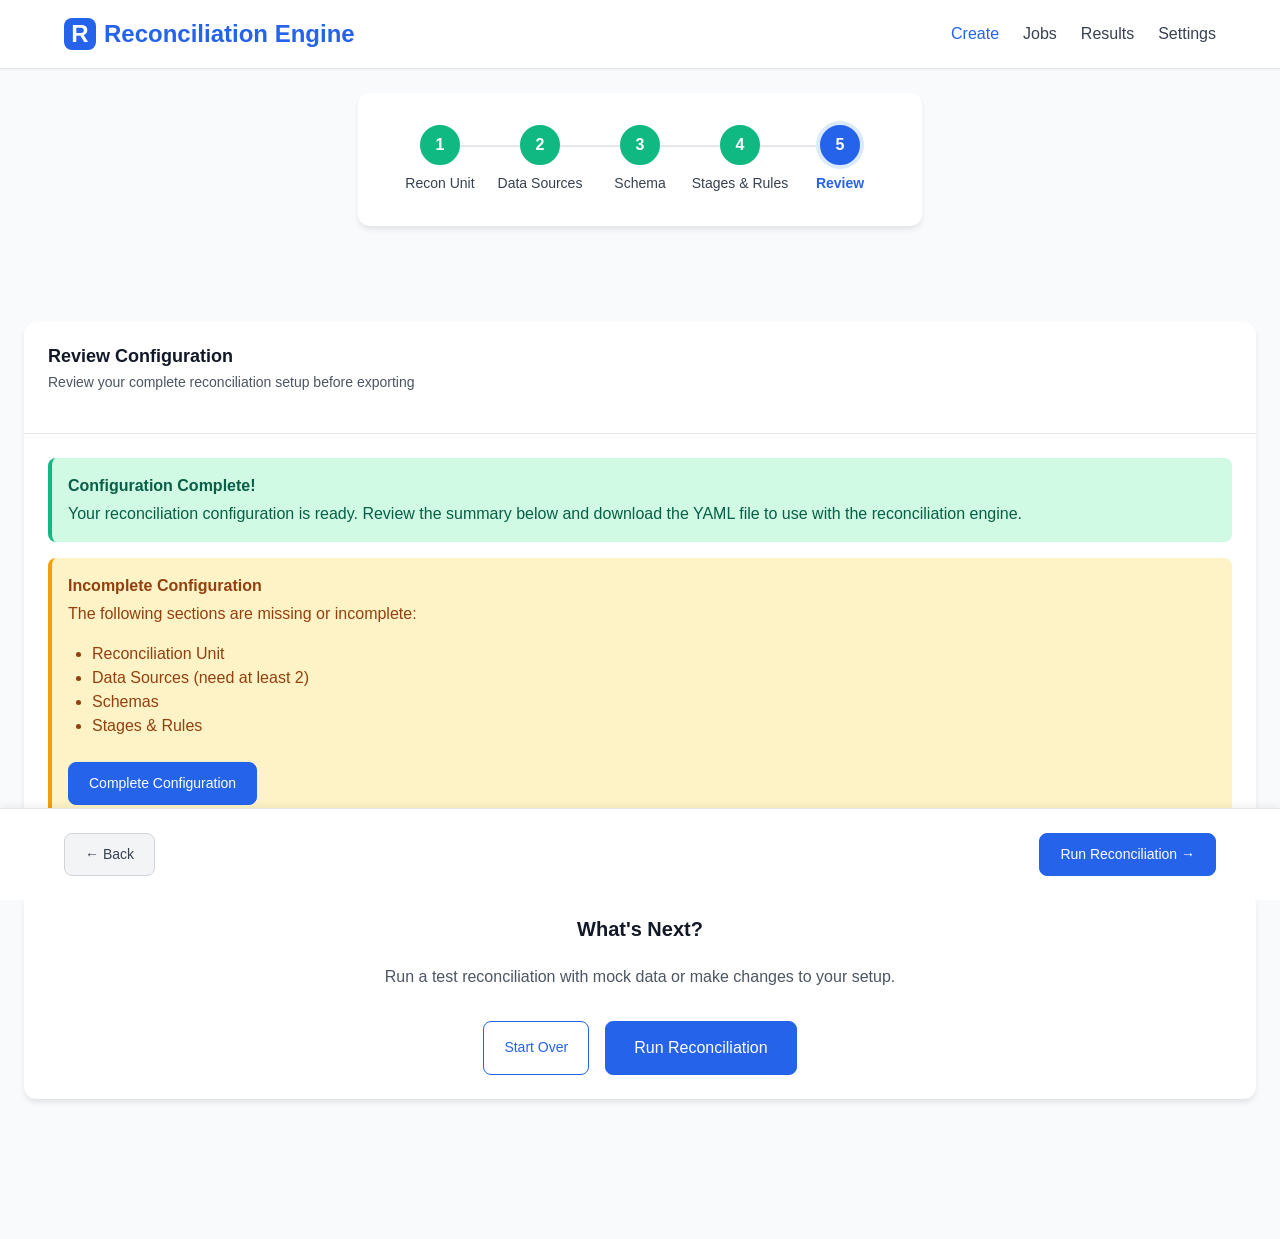
==== commit 1ef1c44b: "haqq mockups updated" ====
--- a/mockups/5-review.html
+++ b/mockups/5-review.html
@@ -78,40 +78,14 @@
         </div>
       </div>
 
-      <!-- YAML Preview -->
-      <div class="card mb-4">
-        <div class="card-header">
-          <div style="display: flex; justify-content: space-between; align-items: center;">
-            <div>
-              <h2 class="card-title">Complete YAML Configuration</h2>
-              <p class="card-subtitle">Production-ready configuration file</p>
-            </div>
-            <div style="display: flex; gap: var(--spacing-md);">
-              <button class="btn btn-outline" onclick="copyYAML()">
-                Copy to Clipboard
-              </button>
-              <button class="btn btn-primary" onclick="downloadYAML()">
-                Download YAML
-              </button>
-            </div>
-          </div>
-        </div>
-        <div class="card-body">
-          <pre id="yaml-preview" style="background: var(--gray-900); color: var(--gray-100); padding: var(--spacing-lg); border-radius: var(--radius-md); font-size: 0.875rem; line-height: 1.6; overflow-x: auto; max-height: 600px; overflow-y: auto;"></pre>
-        </div>
-      </div>
-
       <!-- Actions -->
       <div class="card">
         <div class="card-body" style="text-align: center;">
           <h3 class="mb-3">What's Next?</h3>
-          <p class="text-gray mb-4">Run a test reconciliation with mock data, download the YAML configuration, or make changes to your setup.</p>
+          <p class="text-gray mb-4">Run a test reconciliation with mock data or make changes to your setup.</p>
           <div style="display: flex; gap: var(--spacing-md); justify-content: center; flex-wrap: wrap;">
             <button class="btn btn-outline" onclick="startOver()">
               Start Over
-            </button>
-            <button class="btn btn-outline" onclick="downloadYAML()">
-              Download YAML
             </button>
             <button class="btn btn-primary btn-lg" onclick="window.location.href='6-run.html'">
               Run Reconciliation
@@ -129,21 +103,15 @@
         <button class="btn btn-secondary" id="backBtn">
           ← Back
         </button>
-        <div style="display: flex; gap: var(--spacing-md);">
-          <button class="btn btn-outline" onclick="downloadYAML()">
-            Download YAML
-          </button>
-          <button class="btn btn-primary" onclick="window.location.href='6-run.html'">
-            Run Reconciliation →
-          </button>
-        </div>
+        <button class="btn btn-primary" onclick="window.location.href='6-run.html'">
+          Run Reconciliation →
+        </button>
       </div>
     </div>
   </div>
 
   <!-- Scripts -->
   <script src="js/storage.js"></script>
-  <script src="js/yaml-generator.js"></script>
   <script src="js/app.js"></script>
   <script>
     // Load complete configuration
@@ -374,36 +342,6 @@
       return html;
     }
 
-    // Generate and display YAML
-    function generateYAML() {
-      const yaml = YAMLGenerator.generateComplete(config);
-      const highlighted = YAMLGenerator.highlightYAML(yaml);
-      document.getElementById('yaml-preview').innerHTML = highlighted;
-      return yaml;
-    }
-
-    // Copy YAML to clipboard
-    function copyYAML() {
-      const yaml = YAMLGenerator.generateComplete(config);
-      App.copyToClipboard(yaml);
-    }
-
-    // Download YAML file
-    function downloadYAML() {
-      const yaml = YAMLGenerator.generateComplete(config);
-      const jobName = config.job?.name || config.reconciliation?.name || 'reconciliation';
-      const timestamp = new Date().toISOString().split('T')[0];
-      const filename = `${jobName}-${timestamp}.yaml`;
-
-      App.downloadFile(yaml, filename);
-      App.showNotification(`YAML configuration downloaded: ${filename}`, 'success');
-    }
-
-    // Save draft
-    function saveDraft() {
-      App.showNotification('Configuration saved as draft', 'success');
-    }
-
     // Start over
     function startOver() {
       if (confirm('Are you sure you want to start over? This will clear all configuration data.')) {
@@ -470,9 +408,6 @@
     // Initialize
     if (validateConfiguration()) {
       renderSummary();
-      generateYAML();
-    } else {
-      document.getElementById('yaml-preview').innerHTML = '<span style="color: var(--warning);">Configuration incomplete. Please complete all steps before generating YAML.</span>';
     }
 
     // Override validation
